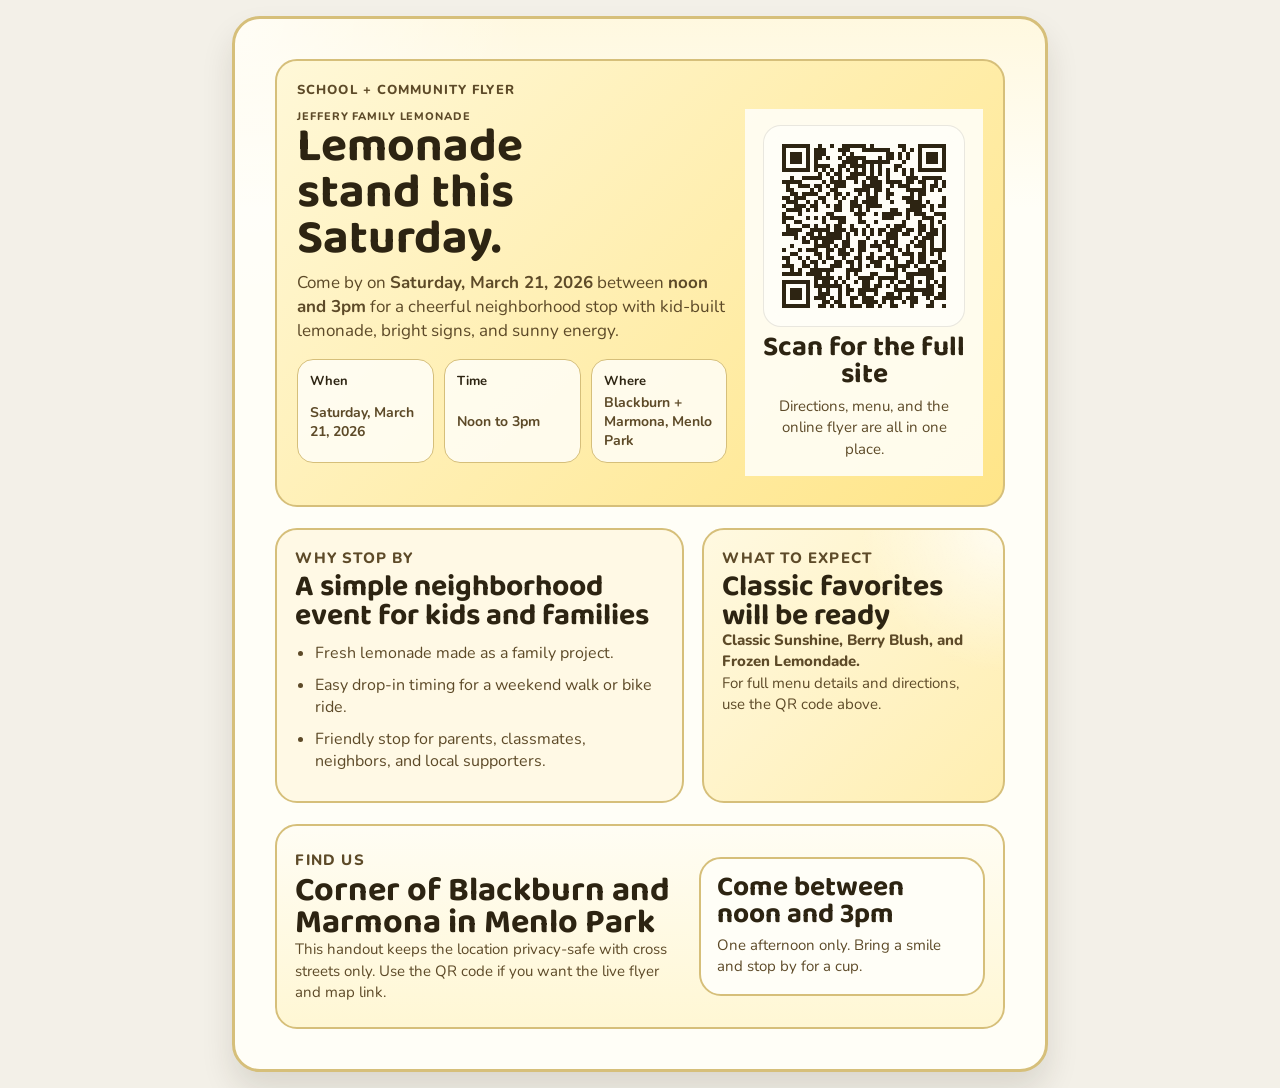
==== community-one-pager.html @ 122b74bd "Add community one-pager assets" ====
<!DOCTYPE html>
<html lang="en">
  <head>
    <meta charset="UTF-8" />
    <meta name="viewport" content="width=device-width, initial-scale=1.0" />
    <title>Jeffery Family Lemonade Community One-Pager</title>
    <meta
      name="description"
      content="Print-first community handout for the Jeffery Family Lemonade stand event on Saturday, March 21, 2026."
    />
    <link rel="preconnect" href="https://fonts.googleapis.com" />
    <link rel="preconnect" href="https://fonts.gstatic.com" crossorigin />
    <link
      href="https://fonts.googleapis.com/css2?family=Baloo+2:wght@400;600;700;800&family=Nunito:wght@400;600;700;800&display=swap"
      rel="stylesheet"
    />
    <link rel="stylesheet" href="./community-one-pager.css" />
  </head>
  <body>
    <main class="sheet">
      <section class="hero-panel">
        <p class="kicker">School + Community Flyer</p>
        <div class="hero-grid">
          <div class="hero-copy">
            <p class="eyebrow">Jeffery Family Lemonade</p>
            <h1>Lemonade stand this Saturday.</h1>
            <p class="lede">
              Come by on <strong>Saturday, March 21, 2026</strong> between <strong>noon and 3pm</strong>
              for a cheerful neighborhood stop with kid-built lemonade, bright signs, and sunny energy.
            </p>

            <div class="event-strip">
              <div class="event-pill">
                <strong>When</strong>
                <span>Saturday, March 21, 2026</span>
              </div>
              <div class="event-pill">
                <strong>Time</strong>
                <span>Noon to 3pm</span>
              </div>
              <div class="event-pill">
                <strong>Where</strong>
                <span>Blackburn + Marmona, Menlo Park</span>
              </div>
            </div>
          </div>

          <aside class="qr-panel">
            <img src="./qr-code.svg" alt="QR code for the Jeffery Family Lemonade website" />
            <h2>Scan for the full site</h2>
            <p>Directions, menu, and the online flyer are all in one place.</p>
          </aside>
        </div>
      </section>

      <section class="body-grid">
        <article class="card">
          <p class="eyebrow">Why stop by</p>
          <h2>A simple neighborhood event for kids and families</h2>
          <ul class="bullet-list">
            <li>Fresh lemonade made as a family project.</li>
            <li>Easy drop-in timing for a weekend walk or bike ride.</li>
            <li>Friendly stop for parents, classmates, neighbors, and local supporters.</li>
          </ul>
        </article>

        <article class="card accent-card">
          <p class="eyebrow">What to expect</p>
          <h2>Classic favorites will be ready</h2>
          <p class="mini-menu">Classic Sunshine, Berry Blush, and Frozen Lemondade.</p>
          <p class="secondary-note">For full menu details and directions, use the QR code above.</p>
        </article>
      </section>

      <section class="footer-band">
        <div>
          <p class="eyebrow">Find us</p>
          <h2>Corner of Blackburn and Marmona in Menlo Park</h2>
          <p>
            This handout keeps the location privacy-safe with cross streets only. Use the QR code if you want
            the live flyer and map link.
          </p>
        </div>
        <div class="cta-box">
          <strong>Come between noon and 3pm</strong>
          <span>One afternoon only. Bring a smile and stop by for a cup.</span>
        </div>
      </section>
    </main>
  </body>
</html>
---- community-one-pager.css ----
@page {
  size: Letter portrait;
  margin: 0.45in;
}

:root {
  --paper: #fffef7;
  --ink: #2d2412;
  --muted: #5d4a28;
  --line: #d6bf7a;
  --warm: #fff7cb;
  --sun: #ffd85f;
  --accent: #f7c631;
  --card: #fff9e5;
}

* {
  box-sizing: border-box;
}

html,
body {
  margin: 0;
  padding: 0;
  background: #f3f0e8;
  color: var(--ink);
  font-family: "Nunito", sans-serif;
}

body {
  padding: 16px;
}

.sheet {
  width: 8.5in;
  min-height: 11in;
  margin: 0 auto;
  padding: 0.42in;
  background:
    radial-gradient(circle at top left, rgba(255, 255, 255, 0.7), transparent 22%),
    linear-gradient(180deg, rgba(255, 240, 189, 0.4), rgba(255, 255, 255, 0) 18%),
    var(--paper);
  border: 3px solid var(--line);
  border-radius: 28px;
  box-shadow: 0 18px 32px rgba(45, 36, 18, 0.12);
  display: grid;
  gap: 0.22in;
}

.kicker,
.eyebrow {
  margin: 0;
  text-transform: uppercase;
  letter-spacing: 0.08em;
  font-weight: 800;
  color: var(--muted);
}

.kicker {
  font-size: 13px;
}

.eyebrow {
  font-size: 11px;
}

.hero-panel,
.card,
.footer-band,
.cta-box {
  border: 2px solid var(--line);
  border-radius: 22px;
}

.hero-panel {
  padding: 20px 20px 18px;
  background: linear-gradient(135deg, #fff8d8, #ffe588);
}

.hero-grid,
.body-grid,
.footer-band {
  display: grid;
  gap: 18px;
}

.hero-grid {
  grid-template-columns: 1.45fr 0.8fr;
  align-items: start;
  margin-top: 10px;
}

.hero-copy h1,
.qr-panel h2,
.card h2,
.footer-band h2 {
  margin: 0;
  font-family: "Baloo 2", cursive;
  line-height: 0.95;
}

.hero-copy h1 {
  font-size: 48px;
  max-width: 10ch;
}

.lede,
.card p,
.footer-band p,
.secondary-note,
.qr-panel p,
.cta-box span {
  margin: 0;
  color: var(--muted);
  line-height: 1.42;
  font-size: 15px;
}

.lede {
  margin-top: 10px;
  max-width: 46ch;
  font-size: 17px;
}

.event-strip {
  display: grid;
  grid-template-columns: repeat(3, minmax(0, 1fr));
  gap: 10px;
  margin-top: 16px;
}

.event-pill {
  padding: 12px;
  border-radius: 16px;
  background: rgba(255, 254, 247, 0.86);
  border: 1px solid var(--line);
  display: grid;
  gap: 3px;
}

.event-pill strong {
  font-size: 13px;
}

.event-pill span {
  font-size: 14px;
  color: var(--muted);
  font-weight: 700;
}

.qr-panel {
  padding: 16px;
  background: rgba(255, 254, 247, 0.9);
  text-align: center;
  display: grid;
  justify-items: center;
  gap: 8px;
}

.qr-panel img {
  width: 2.1in;
  height: 2.1in;
  padding: 10px;
  border-radius: 18px;
  background: #fffef7;
  border: 1px solid rgba(45, 36, 18, 0.1);
}

.qr-panel h2 {
  font-size: 28px;
}

.body-grid {
  grid-template-columns: 1.15fr 0.85fr;
}

.card {
  padding: 18px;
  background: var(--card);
}

.card h2 {
  font-size: 30px;
  margin-top: 4px;
}

.bullet-list {
  margin: 12px 0 0;
  padding-left: 20px;
  display: grid;
  gap: 10px;
  color: var(--muted);
  font-size: 16px;
}

.accent-card {
  background:
    radial-gradient(circle at top right, rgba(255, 255, 255, 0.75), transparent 35%),
    linear-gradient(135deg, #fff9e1, #ffeeb0);
}

.mini-menu {
  margin-top: 12px;
  font-size: 19px;
  font-weight: 800;
  color: var(--ink);
}

.secondary-note {
  margin-top: 12px;
}

.footer-band {
  grid-template-columns: 1.15fr 0.85fr;
  padding: 18px;
  background: linear-gradient(180deg, #fffdf4, #fff7d4);
  align-items: center;
}

.footer-band h2 {
  font-size: 34px;
  margin-top: 4px;
}

.cta-box {
  padding: 16px;
  background: #fffef7;
  display: grid;
  gap: 6px;
}

.cta-box strong {
  font-family: "Baloo 2", cursive;
  font-size: 28px;
  line-height: 0.96;
}

@media screen and (max-width: 920px) {
  body {
    padding: 8px;
  }

  .sheet {
    width: 100%;
    min-height: auto;
    padding: 18px;
    border-radius: 20px;
  }

  .hero-grid,
  .body-grid,
  .footer-band,
  .event-strip {
    grid-template-columns: 1fr;
  }
}

@media print {
  html,
  body {
    background: #fff;
  }

  body {
    padding: 0;
  }

  .sheet {
    width: auto;
    min-height: auto;
    margin: 0;
    border-radius: 0;
    box-shadow: none;
    border-width: 2px;
    break-inside: avoid;
  }
}
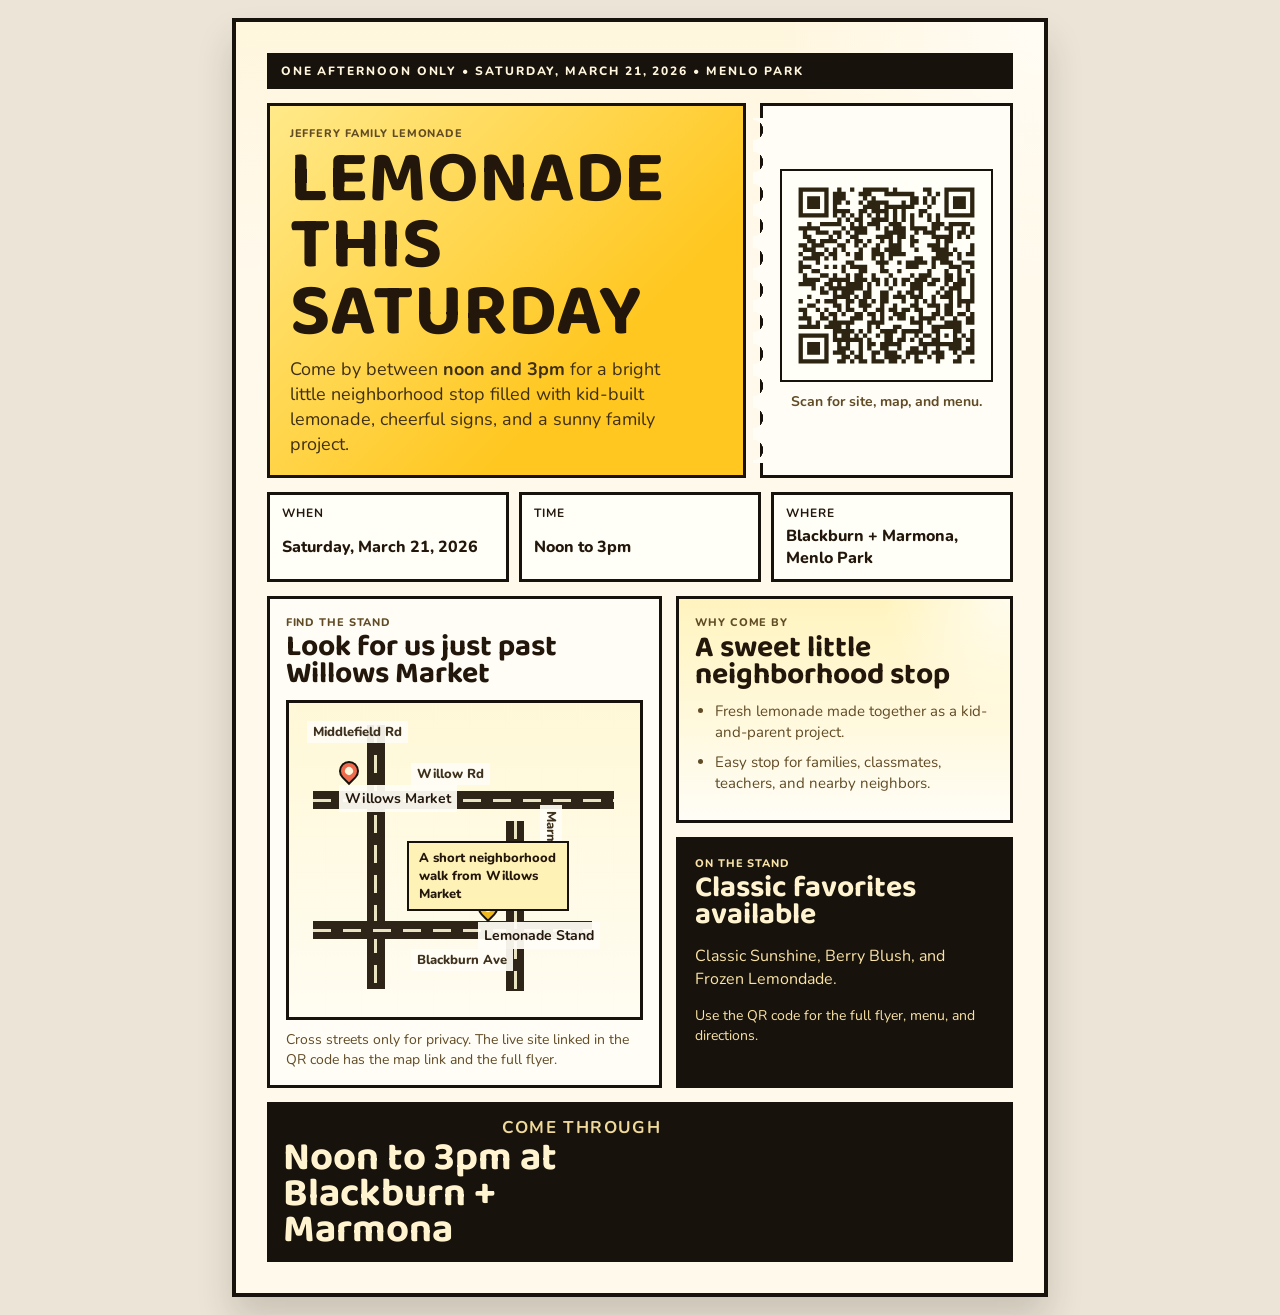
==== commit 12471226: "Restyle one-pager as event poster" ====
--- a/community-one-pager.html
+++ b/community-one-pager.html
@@ -3,10 +3,10 @@
   <head>
     <meta charset="UTF-8" />
     <meta name="viewport" content="width=device-width, initial-scale=1.0" />
-    <title>Jeffery Family Lemonade Community One-Pager</title>
+    <title>Jeffery Family Lemonade Community Poster</title>
     <meta
       name="description"
-      content="Print-first community handout for the Jeffery Family Lemonade stand event on Saturday, March 21, 2026."
+      content="Print-first concert-poster style community handout for the Jeffery Family Lemonade stand on Saturday, March 21, 2026."
     />
     <link rel="preconnect" href="https://fonts.googleapis.com" />
     <link rel="preconnect" href="https://fonts.gstatic.com" crossorigin />
@@ -17,73 +17,103 @@
     <link rel="stylesheet" href="./community-one-pager.css" />
   </head>
   <body>
-    <main class="sheet">
-      <section class="hero-panel">
-        <p class="kicker">School + Community Flyer</p>
-        <div class="hero-grid">
-          <div class="hero-copy">
-            <p class="eyebrow">Jeffery Family Lemonade</p>
-            <h1>Lemonade stand this Saturday.</h1>
-            <p class="lede">
-              Come by on <strong>Saturday, March 21, 2026</strong> between <strong>noon and 3pm</strong>
-              for a cheerful neighborhood stop with kid-built lemonade, bright signs, and sunny energy.
-            </p>
+    <main class="poster">
+      <section class="poster-topband">One Afternoon Only • Saturday, March 21, 2026 • Menlo Park</section>
 
-            <div class="event-strip">
-              <div class="event-pill">
-                <strong>When</strong>
-                <span>Saturday, March 21, 2026</span>
-              </div>
-              <div class="event-pill">
-                <strong>Time</strong>
-                <span>Noon to 3pm</span>
-              </div>
-              <div class="event-pill">
-                <strong>Where</strong>
-                <span>Blackburn + Marmona, Menlo Park</span>
-              </div>
-            </div>
-          </div>
+      <section class="hero-block">
+        <div class="hero-copy">
+          <p class="kicker">Jeffery Family Lemonade</p>
+          <h1>
+            Lemonade
+            <span>This Saturday</span>
+          </h1>
+          <p class="lede">
+            Come by between <strong>noon and 3pm</strong> for a bright little neighborhood stop filled with
+            kid-built lemonade, cheerful signs, and a sunny family project.
+          </p>
+        </div>
 
-          <aside class="qr-panel">
-            <img src="./qr-code.svg" alt="QR code for the Jeffery Family Lemonade website" />
-            <h2>Scan for the full site</h2>
-            <p>Directions, menu, and the online flyer are all in one place.</p>
-          </aside>
+        <aside class="qr-ticket">
+          <img src="./qr-code.svg" alt="QR code for the Jeffery Family Lemonade website" />
+          <p class="qr-label">Scan for site, map, and menu.</p>
+        </aside>
+      </section>
+
+      <section class="detail-strip">
+        <div class="detail-pill">
+          <strong>When</strong>
+          <span>Saturday, March 21, 2026</span>
+        </div>
+        <div class="detail-pill">
+          <strong>Time</strong>
+          <span>Noon to 3pm</span>
+        </div>
+        <div class="detail-pill">
+          <strong>Where</strong>
+          <span>Blackburn + Marmona, Menlo Park</span>
         </div>
       </section>
 
-      <section class="body-grid">
-        <article class="card">
-          <p class="eyebrow">Why stop by</p>
-          <h2>A simple neighborhood event for kids and families</h2>
-          <ul class="bullet-list">
-            <li>Fresh lemonade made as a family project.</li>
-            <li>Easy drop-in timing for a weekend walk or bike ride.</li>
-            <li>Friendly stop for parents, classmates, neighbors, and local supporters.</li>
-          </ul>
+      <section class="main-grid">
+        <article class="map-card">
+          <div class="card-header">
+            <p class="kicker">Find the stand</p>
+            <h2>Look for us just past Willows Market</h2>
+          </div>
+
+          <div class="map-frame" aria-label="Map showing the lemonade stand relative to Willows Market">
+            <div class="road road-middlefield"></div>
+            <div class="road road-willow"></div>
+            <div class="road road-blackburn"></div>
+            <div class="road road-marmona"></div>
+
+            <div class="road-label label-middlefield">Middlefield Rd</div>
+            <div class="road-label label-willow">Willow Rd</div>
+            <div class="road-label label-blackburn">Blackburn Ave</div>
+            <div class="road-label label-marmona">Marmona Ave</div>
+
+            <div class="landmark landmark-market">
+              <span class="pin pin-market"></span>
+              <strong>Willows Market</strong>
+            </div>
+
+            <div class="landmark landmark-stand">
+              <span class="pin pin-stand"></span>
+              <strong>Lemonade Stand</strong>
+            </div>
+
+            <div class="walk-note">A short neighborhood walk from Willows Market</div>
+          </div>
+
+          <p class="map-caption">
+            Cross streets only for privacy. The live site linked in the QR code has the map link and the full
+            flyer.
+          </p>
         </article>
 
-        <article class="card accent-card">
-          <p class="eyebrow">What to expect</p>
-          <h2>Classic favorites will be ready</h2>
-          <p class="mini-menu">Classic Sunshine, Berry Blush, and Frozen Lemondade.</p>
-          <p class="secondary-note">For full menu details and directions, use the QR code above.</p>
+        <article class="info-stack">
+          <section class="info-card highlight-card">
+            <p class="kicker">Why come by</p>
+            <h2>A sweet little neighborhood stop</h2>
+            <ul>
+              <li>Fresh lemonade made together as a kid-and-parent project.</li>
+              <li>Easy stop for families, classmates, teachers, and nearby neighbors.</li>
+            </ul>
+          </section>
+
+          <section class="info-card menu-card">
+            <p class="kicker">On the stand</p>
+            <h2>Classic favorites available</h2>
+            <p>Classic Sunshine, Berry Blush, and Frozen Lemondade.</p>
+            <p class="small-note">Use the QR code for the full flyer, menu, and directions.</p>
+          </section>
         </article>
       </section>
 
-      <section class="footer-band">
+      <section class="footer-banner">
         <div>
-          <p class="eyebrow">Find us</p>
-          <h2>Corner of Blackburn and Marmona in Menlo Park</h2>
-          <p>
-            This handout keeps the location privacy-safe with cross streets only. Use the QR code if you want
-            the live flyer and map link.
-          </p>
-        </div>
-        <div class="cta-box">
-          <strong>Come between noon and 3pm</strong>
-          <span>One afternoon only. Bring a smile and stop by for a cup.</span>
+          <p class="kicker">Come through</p>
+          <h2>Noon to 3pm at Blackburn + Marmona</h2>
         </div>
       </section>
     </main>
--- a/community-one-pager.css
+++ b/community-one-pager.css
@@ -1,17 +1,18 @@
 @page {
   size: Letter portrait;
-  margin: 0.45in;
+  margin: 0.4in;
 }
 
 :root {
-  --paper: #fffef7;
-  --ink: #2d2412;
-  --muted: #5d4a28;
-  --line: #d6bf7a;
-  --warm: #fff7cb;
-  --sun: #ffd85f;
-  --accent: #f7c631;
-  --card: #fff9e5;
+  --paper: #fff9ec;
+  --ink: #23170b;
+  --muted: #604b25;
+  --cream: #fffdf6;
+  --yellow: #ffd84b;
+  --yellow-deep: #efb91d;
+  --line: #c89e3d;
+  --black: #17120c;
+  --market: #ee6c4d;
 }
 
 * {
@@ -22,217 +23,411 @@
 body {
   margin: 0;
   padding: 0;
-  background: #f3f0e8;
+  background: #ece5d7;
   color: var(--ink);
   font-family: "Nunito", sans-serif;
 }
 
 body {
-  padding: 16px;
-}
-
-.sheet {
+  padding: 18px;
+}
+
+.poster {
   width: 8.5in;
   min-height: 11in;
   margin: 0 auto;
-  padding: 0.42in;
+  padding: 0.32in;
   background:
-    radial-gradient(circle at top left, rgba(255, 255, 255, 0.7), transparent 22%),
-    linear-gradient(180deg, rgba(255, 240, 189, 0.4), rgba(255, 255, 255, 0) 18%),
+    radial-gradient(circle at top right, rgba(255, 255, 255, 0.7), transparent 18%),
+    linear-gradient(180deg, rgba(255, 216, 75, 0.09), rgba(255, 216, 75, 0) 20%),
     var(--paper);
-  border: 3px solid var(--line);
-  border-radius: 28px;
-  box-shadow: 0 18px 32px rgba(45, 36, 18, 0.12);
-  display: grid;
-  gap: 0.22in;
-}
-
-.kicker,
-.eyebrow {
+  border: 4px solid var(--black);
+  box-shadow: 0 22px 34px rgba(23, 18, 12, 0.16);
+  display: grid;
+  gap: 14px;
+}
+
+.poster-topband,
+.footer-banner {
+  background: var(--black);
+  color: #fff6dd;
+}
+
+.poster-topband {
+  padding: 10px 14px;
+  text-transform: uppercase;
+  font-size: 12px;
+  font-weight: 800;
+  letter-spacing: 0.16em;
+}
+
+.kicker {
   margin: 0;
   text-transform: uppercase;
   letter-spacing: 0.08em;
+  font-size: 11px;
   font-weight: 800;
   color: var(--muted);
 }
 
-.kicker {
-  font-size: 13px;
-}
-
-.eyebrow {
-  font-size: 11px;
-}
-
-.hero-panel,
-.card,
-.footer-band,
-.cta-box {
-  border: 2px solid var(--line);
-  border-radius: 22px;
-}
-
-.hero-panel {
+.hero-block,
+.detail-strip,
+.main-grid,
+.footer-banner {
+  display: grid;
+}
+
+.hero-block {
+  grid-template-columns: 1.4fr 0.74fr;
+  gap: 14px;
+  align-items: stretch;
+}
+
+.hero-copy,
+.qr-ticket,
+.map-card,
+.info-card {
+  border: 3px solid var(--black);
+}
+
+.hero-copy {
   padding: 20px 20px 18px;
-  background: linear-gradient(135deg, #fff8d8, #ffe588);
-}
-
-.hero-grid,
-.body-grid,
-.footer-band {
-  display: grid;
-  gap: 18px;
-}
-
-.hero-grid {
-  grid-template-columns: 1.45fr 0.8fr;
-  align-items: start;
-  margin-top: 10px;
+  background: linear-gradient(135deg, #ffe989, #ffc71f 70%);
 }
 
 .hero-copy h1,
-.qr-panel h2,
-.card h2,
-.footer-band h2 {
+.map-card h2,
+.info-card h2,
+.footer-banner h2 {
   margin: 0;
   font-family: "Baloo 2", cursive;
-  line-height: 0.95;
+  line-height: 0.9;
 }
 
 .hero-copy h1 {
-  font-size: 48px;
-  max-width: 10ch;
+  margin-top: 6px;
+  font-size: 74px;
+  text-transform: uppercase;
+}
+
+.hero-copy h1 span {
+  display: block;
 }
 
 .lede,
-.card p,
-.footer-band p,
-.secondary-note,
-.qr-panel p,
-.cta-box span {
+.map-caption,
+.info-card p,
+.qr-label,
+.footer-banner p,
+.info-card li {
+  color: var(--muted);
+  line-height: 1.4;
+}
+
+.lede {
+  max-width: 34ch;
+  margin: 10px 0 0;
+  font-size: 18px;
+  color: #3f3015;
+}
+
+.qr-ticket {
+  background: var(--cream);
+  padding: 14px;
+  display: grid;
+  align-content: center;
+  justify-items: center;
+  text-align: center;
+  gap: 10px;
+  position: relative;
+}
+
+.qr-ticket::before {
+  content: "";
+  position: absolute;
+  left: -10px;
+  top: 12px;
+  bottom: 12px;
+  width: 20px;
+  background:
+    radial-gradient(circle at 0 12px, transparent 10px, var(--cream) 10.5px) 0 0 / 20px 32px repeat-y;
+}
+
+.qr-ticket img {
+  width: 2.22in;
+  height: 2.22in;
+  padding: 8px;
+  background: #fffef7;
+  border: 2px solid var(--black);
+}
+
+.qr-label {
   margin: 0;
-  color: var(--muted);
-  line-height: 1.42;
-  font-size: 15px;
-}
-
-.lede {
-  margin-top: 10px;
-  max-width: 46ch;
-  font-size: 17px;
-}
-
-.event-strip {
-  display: grid;
-  grid-template-columns: repeat(3, minmax(0, 1fr));
+  font-size: 14px;
+  font-weight: 700;
+}
+
+.detail-strip {
+  grid-template-columns: repeat(3, 1fr);
   gap: 10px;
-  margin-top: 16px;
-}
-
-.event-pill {
-  padding: 12px;
-  border-radius: 16px;
-  background: rgba(255, 254, 247, 0.86);
-  border: 1px solid var(--line);
-  display: grid;
-  gap: 3px;
-}
-
-.event-pill strong {
+}
+
+.detail-pill {
+  padding: 10px 12px;
+  background: #fffef7;
+  border: 3px solid var(--black);
+  display: grid;
+  gap: 4px;
+}
+
+.detail-pill strong {
+  text-transform: uppercase;
+  letter-spacing: 0.08em;
+  font-size: 12px;
+}
+
+.detail-pill span {
+  font-size: 16px;
+  font-weight: 800;
+}
+
+.main-grid {
+  grid-template-columns: 1.08fr 0.92fr;
+  gap: 14px;
+}
+
+.map-card,
+.info-card {
+  background: var(--cream);
+  padding: 16px;
+}
+
+.map-card h2,
+.info-card h2 {
+  margin-top: 4px;
+  font-size: 30px;
+}
+
+.map-frame {
+  position: relative;
+  margin-top: 12px;
+  height: 320px;
+  border: 3px solid var(--black);
+  background:
+    linear-gradient(180deg, rgba(255, 248, 213, 0.95), rgba(255, 252, 241, 0.95)),
+    repeating-linear-gradient(0deg, rgba(35, 23, 11, 0.04) 0 1px, transparent 1px 36px),
+    repeating-linear-gradient(90deg, rgba(35, 23, 11, 0.04) 0 1px, transparent 1px 36px);
+  overflow: hidden;
+}
+
+.road {
+  position: absolute;
+  background: #2e2418;
+}
+
+.road::after {
+  content: "";
+  position: absolute;
+  inset: 42% 0 42% 0;
+  background: repeating-linear-gradient(90deg, rgba(255, 248, 213, 0.9) 0 18px, transparent 18px 30px);
+}
+
+.road-middlefield {
+  left: 78px;
+  top: 22px;
+  bottom: 28px;
+  width: 18px;
+}
+
+.road-middlefield::after,
+.road-marmona::after {
+  inset: 0 42% 0 42%;
+  background: repeating-linear-gradient(180deg, rgba(255, 248, 213, 0.9) 0 18px, transparent 18px 30px);
+}
+
+.road-willow {
+  left: 24px;
+  right: 26px;
+  top: 88px;
+  height: 18px;
+}
+
+.road-blackburn {
+  left: 24px;
+  right: 48px;
+  top: 218px;
+  height: 18px;
+}
+
+.road-marmona {
+  right: 116px;
+  top: 118px;
+  bottom: 26px;
+  width: 18px;
+}
+
+.road-label {
+  position: absolute;
   font-size: 13px;
-}
-
-.event-pill span {
+  font-weight: 800;
+  color: #3e311d;
+  background: rgba(255, 253, 246, 0.92);
+  padding: 2px 6px;
+}
+
+.label-middlefield {
+  left: 18px;
+  top: 18px;
+}
+
+.label-willow {
+  left: 122px;
+  top: 60px;
+}
+
+.label-blackburn {
+  left: 122px;
+  top: 246px;
+}
+
+.label-marmona {
+  right: 40px;
+  top: 140px;
+  transform: rotate(90deg);
+  transform-origin: center;
+}
+
+.landmark {
+  position: absolute;
+  display: grid;
+  gap: 4px;
+  align-items: center;
+}
+
+.landmark strong {
   font-size: 14px;
-  color: var(--muted);
-  font-weight: 700;
-}
-
-.qr-panel {
-  padding: 16px;
-  background: rgba(255, 254, 247, 0.9);
-  text-align: center;
-  display: grid;
-  justify-items: center;
-  gap: 8px;
-}
-
-.qr-panel img {
-  width: 2.1in;
-  height: 2.1in;
-  padding: 10px;
-  border-radius: 18px;
-  background: #fffef7;
-  border: 1px solid rgba(45, 36, 18, 0.1);
-}
-
-.qr-panel h2 {
-  font-size: 28px;
-}
-
-.body-grid {
-  grid-template-columns: 1.15fr 0.85fr;
-}
-
-.card {
-  padding: 18px;
-  background: var(--card);
-}
-
-.card h2 {
-  font-size: 30px;
-  margin-top: 4px;
-}
-
-.bullet-list {
+  background: rgba(255, 253, 246, 0.94);
+  padding: 4px 6px;
+}
+
+.landmark-market {
+  left: 50px;
+  top: 58px;
+}
+
+.landmark-stand {
+  right: 40px;
+  top: 195px;
+}
+
+.pin {
+  width: 20px;
+  height: 20px;
+  border-radius: 50% 50% 50% 0;
+  transform: rotate(-45deg);
+  border: 2px solid var(--black);
+}
+
+.pin::after {
+  content: "";
+  position: absolute;
+  width: 8px;
+  height: 8px;
+  border-radius: 50%;
+  left: 4px;
+  top: 4px;
+  background: #fff8dc;
+}
+
+.pin-market {
+  background: var(--market);
+}
+
+.pin-stand {
+  background: var(--yellow-deep);
+}
+
+.walk-note {
+  position: absolute;
+  left: 118px;
+  top: 138px;
+  padding: 6px 10px;
+  border: 2px solid var(--black);
+  background: #fff2b6;
+  font-size: 13px;
+  font-weight: 800;
+  max-width: 162px;
+}
+
+.map-caption {
+  margin: 10px 0 0;
+  font-size: 14px;
+}
+
+.info-stack {
+  display: grid;
+  gap: 14px;
+}
+
+.highlight-card {
+  background:
+    radial-gradient(circle at top right, rgba(255, 255, 255, 0.72), transparent 32%),
+    linear-gradient(180deg, #fff4bf, #fffdf6);
+}
+
+.menu-card {
+  background: #17120c;
+  color: #fff4cf;
+}
+
+.menu-card .kicker,
+.menu-card p,
+.menu-card .small-note {
+  color: #f9e3a6;
+}
+
+.menu-card h2 {
+  color: #fff4cf;
+}
+
+.info-card ul {
   margin: 12px 0 0;
   padding-left: 20px;
   display: grid;
-  gap: 10px;
-  color: var(--muted);
-  font-size: 16px;
-}
-
-.accent-card {
-  background:
-    radial-gradient(circle at top right, rgba(255, 255, 255, 0.75), transparent 35%),
-    linear-gradient(135deg, #fff9e1, #ffeeb0);
-}
-
-.mini-menu {
+  gap: 9px;
+}
+
+.info-card li {
+  font-size: 15px;
+}
+
+.small-note {
   margin-top: 12px;
-  font-size: 19px;
-  font-weight: 800;
-  color: var(--ink);
-}
-
-.secondary-note {
-  margin-top: 12px;
-}
-
-.footer-band {
-  grid-template-columns: 1.15fr 0.85fr;
-  padding: 18px;
-  background: linear-gradient(180deg, #fffdf4, #fff7d4);
-  align-items: center;
-}
-
-.footer-band h2 {
-  font-size: 34px;
-  margin-top: 4px;
-}
-
-.cta-box {
-  padding: 16px;
-  background: #fffef7;
-  display: grid;
-  gap: 6px;
-}
-
-.cta-box strong {
-  font-family: "Baloo 2", cursive;
-  font-size: 28px;
-  line-height: 0.96;
+  font-size: 14px;
+}
+
+.footer-banner {
+  grid-template-columns: 1.08fr 0.92fr;
+  gap: 14px;
+  padding: 14px 16px;
+  align-items: end;
+}
+
+.footer-banner .kicker {
+  color: #f0d999;
+}
+
+.footer-banner h2 {
+  color: #fff4cf;
+  font-size: 40px;
+}
+
+.footer-banner p {
+  margin: 0;
+  color: #f6e5b1;
+  font-size: 17px;
+  font-weight: 700;
+  text-align: right;
 }
 
 @media screen and (max-width: 920px) {
@@ -240,18 +435,29 @@
     padding: 8px;
   }
 
-  .sheet {
+  .poster {
     width: 100%;
     min-height: auto;
-    padding: 18px;
-    border-radius: 20px;
-  }
-
-  .hero-grid,
-  .body-grid,
-  .footer-band,
-  .event-strip {
+    padding: 14px;
+  }
+
+  .hero-block,
+  .detail-strip,
+  .main-grid,
+  .footer-banner {
     grid-template-columns: 1fr;
+  }
+
+  .hero-copy h1 {
+    font-size: 56px;
+  }
+
+  .map-frame {
+    height: 300px;
+  }
+
+  .footer-banner p {
+    text-align: left;
   }
 }
 
@@ -265,13 +471,10 @@
     padding: 0;
   }
 
-  .sheet {
+  .poster {
     width: auto;
     min-height: auto;
     margin: 0;
-    border-radius: 0;
     box-shadow: none;
-    border-width: 2px;
-    break-inside: avoid;
-  }
-}
+  }
+}
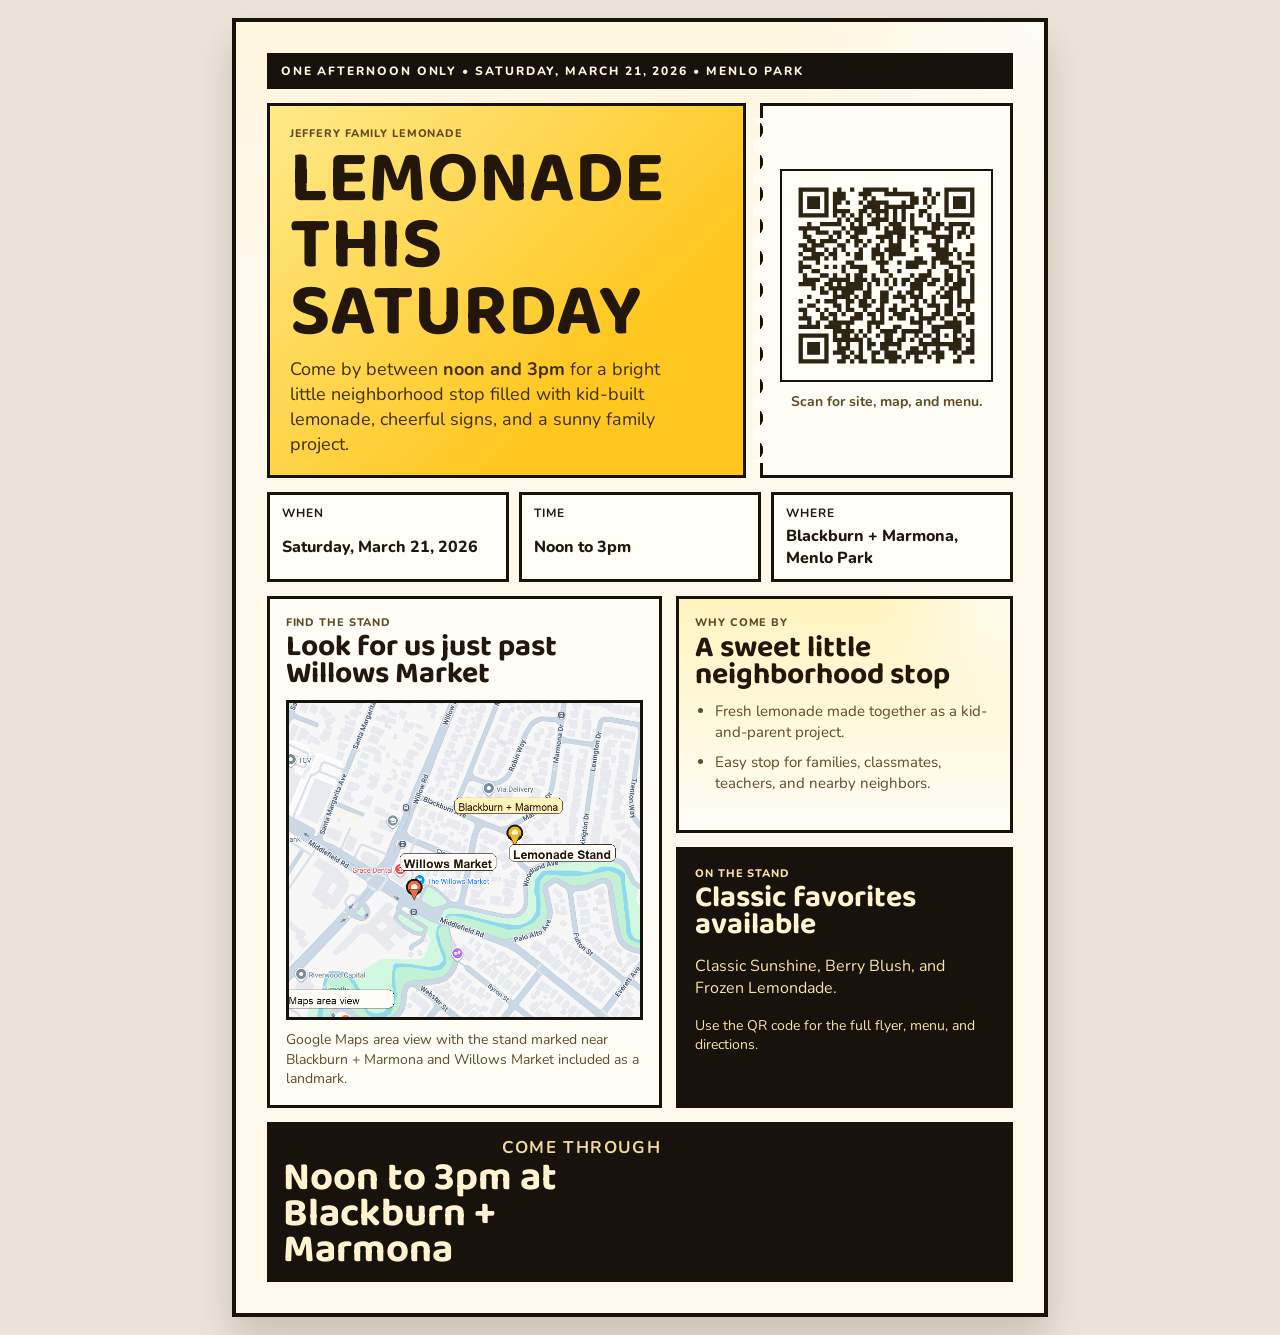
==== commit 29ea449e: "Use Google Maps image in one-pager" ====
--- a/community-one-pager.html
+++ b/community-one-pager.html
@@ -61,33 +61,16 @@
             <h2>Look for us just past Willows Market</h2>
           </div>
 
-          <div class="map-frame" aria-label="Map showing the lemonade stand relative to Willows Market">
-            <div class="road road-middlefield"></div>
-            <div class="road road-willow"></div>
-            <div class="road road-blackburn"></div>
-            <div class="road road-marmona"></div>
-
-            <div class="road-label label-middlefield">Middlefield Rd</div>
-            <div class="road-label label-willow">Willow Rd</div>
-            <div class="road-label label-blackburn">Blackburn Ave</div>
-            <div class="road-label label-marmona">Marmona Ave</div>
-
-            <div class="landmark landmark-market">
-              <span class="pin pin-market"></span>
-              <strong>Willows Market</strong>
-            </div>
-
-            <div class="landmark landmark-stand">
-              <span class="pin pin-stand"></span>
-              <strong>Lemonade Stand</strong>
-            </div>
-
-            <div class="walk-note">A short neighborhood walk from Willows Market</div>
+          <div class="map-frame">
+            <img
+              src="./google-maps-area.png"
+              alt="Google Maps view showing the lemonade stand near Blackburn and Marmona with Willows Market as a landmark"
+            />
           </div>
 
           <p class="map-caption">
-            Cross streets only for privacy. The live site linked in the QR code has the map link and the full
-            flyer.
+            Google Maps area view with the stand marked near Blackburn + Marmona and Willows Market included as
+            a landmark.
           </p>
         </article>
 
--- a/community-one-pager.css
+++ b/community-one-pager.css
@@ -209,154 +209,18 @@
 }
 
 .map-frame {
-  position: relative;
   margin-top: 12px;
   height: 320px;
   border: 3px solid var(--black);
-  background:
-    linear-gradient(180deg, rgba(255, 248, 213, 0.95), rgba(255, 252, 241, 0.95)),
-    repeating-linear-gradient(0deg, rgba(35, 23, 11, 0.04) 0 1px, transparent 1px 36px),
-    repeating-linear-gradient(90deg, rgba(35, 23, 11, 0.04) 0 1px, transparent 1px 36px);
+  background: #fffdf6;
   overflow: hidden;
 }
 
-.road {
-  position: absolute;
-  background: #2e2418;
-}
-
-.road::after {
-  content: "";
-  position: absolute;
-  inset: 42% 0 42% 0;
-  background: repeating-linear-gradient(90deg, rgba(255, 248, 213, 0.9) 0 18px, transparent 18px 30px);
-}
-
-.road-middlefield {
-  left: 78px;
-  top: 22px;
-  bottom: 28px;
-  width: 18px;
-}
-
-.road-middlefield::after,
-.road-marmona::after {
-  inset: 0 42% 0 42%;
-  background: repeating-linear-gradient(180deg, rgba(255, 248, 213, 0.9) 0 18px, transparent 18px 30px);
-}
-
-.road-willow {
-  left: 24px;
-  right: 26px;
-  top: 88px;
-  height: 18px;
-}
-
-.road-blackburn {
-  left: 24px;
-  right: 48px;
-  top: 218px;
-  height: 18px;
-}
-
-.road-marmona {
-  right: 116px;
-  top: 118px;
-  bottom: 26px;
-  width: 18px;
-}
-
-.road-label {
-  position: absolute;
-  font-size: 13px;
-  font-weight: 800;
-  color: #3e311d;
-  background: rgba(255, 253, 246, 0.92);
-  padding: 2px 6px;
-}
-
-.label-middlefield {
-  left: 18px;
-  top: 18px;
-}
-
-.label-willow {
-  left: 122px;
-  top: 60px;
-}
-
-.label-blackburn {
-  left: 122px;
-  top: 246px;
-}
-
-.label-marmona {
-  right: 40px;
-  top: 140px;
-  transform: rotate(90deg);
-  transform-origin: center;
-}
-
-.landmark {
-  position: absolute;
-  display: grid;
-  gap: 4px;
-  align-items: center;
-}
-
-.landmark strong {
-  font-size: 14px;
-  background: rgba(255, 253, 246, 0.94);
-  padding: 4px 6px;
-}
-
-.landmark-market {
-  left: 50px;
-  top: 58px;
-}
-
-.landmark-stand {
-  right: 40px;
-  top: 195px;
-}
-
-.pin {
-  width: 20px;
-  height: 20px;
-  border-radius: 50% 50% 50% 0;
-  transform: rotate(-45deg);
-  border: 2px solid var(--black);
-}
-
-.pin::after {
-  content: "";
-  position: absolute;
-  width: 8px;
-  height: 8px;
-  border-radius: 50%;
-  left: 4px;
-  top: 4px;
-  background: #fff8dc;
-}
-
-.pin-market {
-  background: var(--market);
-}
-
-.pin-stand {
-  background: var(--yellow-deep);
-}
-
-.walk-note {
-  position: absolute;
-  left: 118px;
-  top: 138px;
-  padding: 6px 10px;
-  border: 2px solid var(--black);
-  background: #fff2b6;
-  font-size: 13px;
-  font-weight: 800;
-  max-width: 162px;
+.map-frame img {
+  display: block;
+  width: 100%;
+  height: 100%;
+  object-fit: cover;
 }
 
 .map-caption {
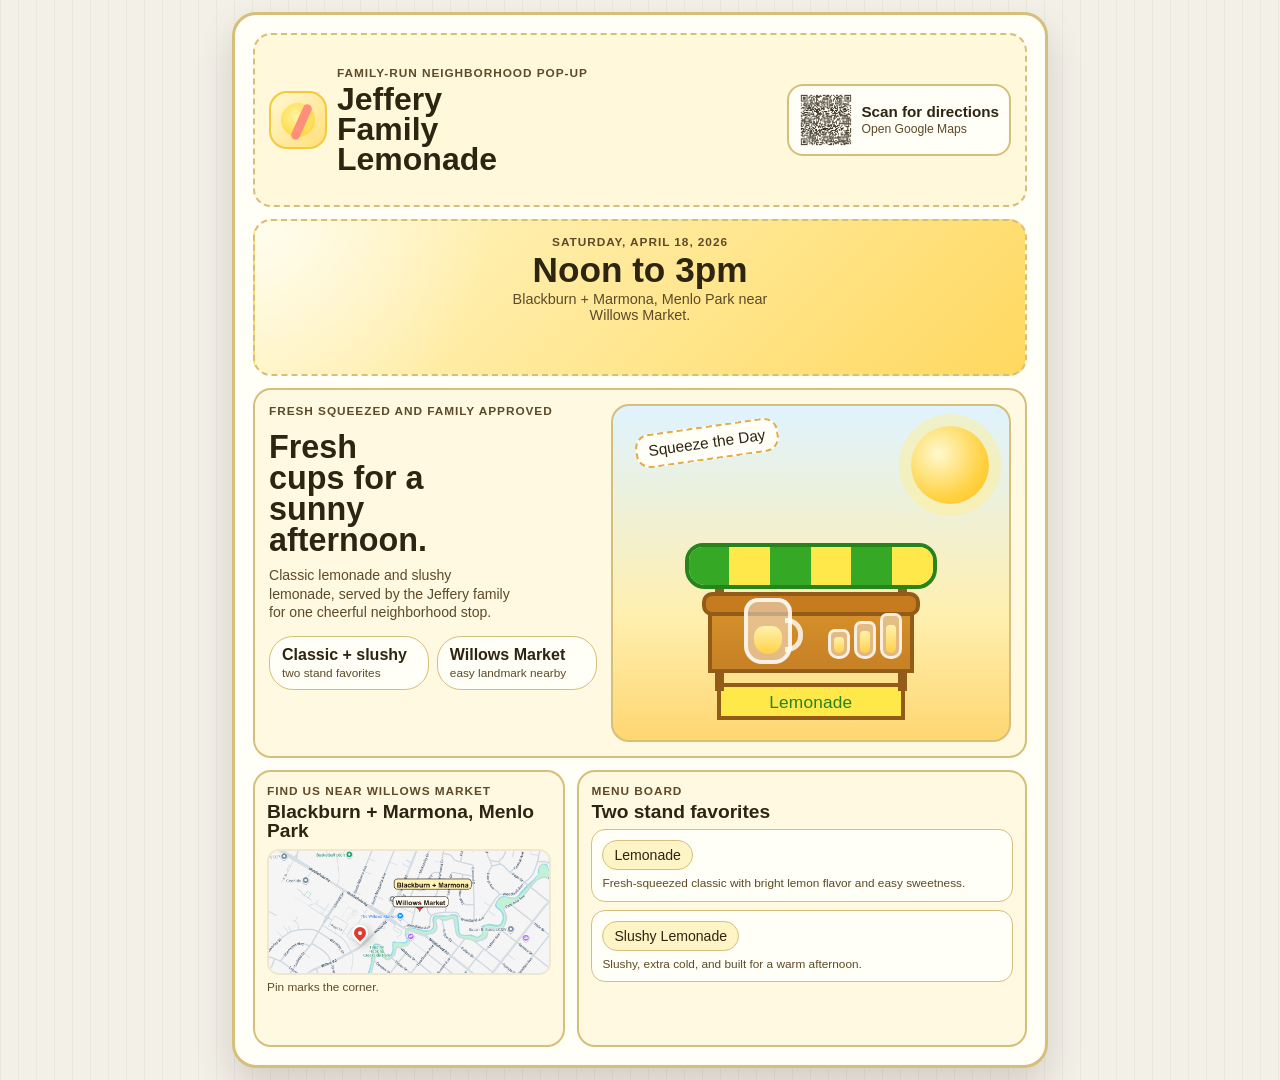
==== commit 470afcf5: "Refresh April lemonade stand content pack" ====
--- a/community-one-pager.html
+++ b/community-one-pager.html
@@ -3,101 +3,125 @@
   <head>
     <meta charset="UTF-8" />
     <meta name="viewport" content="width=device-width, initial-scale=1.0" />
-    <title>Jeffery Family Lemonade Community Poster</title>
+    <title>Jeffery Family Lemonade Flyer</title>
     <meta
       name="description"
-      content="Print-first concert-poster style community handout for the Jeffery Family Lemonade stand on Saturday, March 21, 2026."
-    />
-    <link rel="preconnect" href="https://fonts.googleapis.com" />
-    <link rel="preconnect" href="https://fonts.gstatic.com" crossorigin />
-    <link
-      href="https://fonts.googleapis.com/css2?family=Baloo+2:wght@400;600;700;800&family=Nunito:wght@400;600;700;800&display=swap"
-      rel="stylesheet"
+      content="Printable Jeffery Family Lemonade flyer for Saturday, April 18, 2026."
     />
     <link rel="stylesheet" href="./community-one-pager.css" />
   </head>
   <body>
-    <main class="poster">
-      <section class="poster-topband">One Afternoon Only • Saturday, March 21, 2026 • Menlo Park</section>
-
-      <section class="hero-block">
-        <div class="hero-copy">
-          <p class="kicker">Jeffery Family Lemonade</p>
-          <h1>
-            Lemonade
-            <span>This Saturday</span>
-          </h1>
-          <p class="lede">
-            Come by between <strong>noon and 3pm</strong> for a bright little neighborhood stop filled with
-            kid-built lemonade, cheerful signs, and a sunny family project.
-          </p>
+    <main class="flyer-sheet">
+      <section class="topbar">
+        <div class="brand-lockup">
+          <div class="brand-badge" aria-hidden="true">
+            <span class="badge-lemon"></span>
+            <span class="badge-straw"></span>
+          </div>
+          <div class="brand-copy">
+            <p class="eyebrow">Family-run neighborhood pop-up</p>
+            <h1>Jeffery Family Lemonade</h1>
+          </div>
         </div>
 
-        <aside class="qr-ticket">
-          <img src="./qr-code.svg" alt="QR code for the Jeffery Family Lemonade website" />
-          <p class="qr-label">Scan for site, map, and menu.</p>
+        <aside class="qr-card">
+          <img src="./map-qr.svg" alt="QR code for Google Maps directions to Jeffery Family Lemonade" />
+          <div>
+            <strong>Scan for directions</strong>
+            <span>Open Google Maps</span>
+          </div>
         </aside>
       </section>
 
-      <section class="detail-strip">
-        <div class="detail-pill">
-          <strong>When</strong>
-          <span>Saturday, March 21, 2026</span>
-        </div>
-        <div class="detail-pill">
-          <strong>Time</strong>
-          <span>Noon to 3pm</span>
-        </div>
-        <div class="detail-pill">
-          <strong>Where</strong>
-          <span>Blackburn + Marmona, Menlo Park</span>
+      <section class="event-banner">
+        <p class="eyebrow">Saturday, April 18, 2026</p>
+        <h2>Noon to 3pm</h2>
+        <p>Blackburn + Marmona, Menlo Park near Willows Market.</p>
+      </section>
+
+      <section class="hero-card">
+        <article class="hero-copy">
+          <p class="eyebrow">Fresh squeezed and family approved</p>
+          <h3>Fresh cups for a sunny afternoon.</h3>
+          <p class="hero-text">
+            Classic lemonade and slushy lemonade, served by the Jeffery family for one cheerful neighborhood stop.
+          </p>
+
+          <div class="pill-row">
+            <span class="info-pill"><strong>Classic + slushy</strong><small>two stand favorites</small></span>
+            <span class="info-pill"><strong>Willows Market</strong><small>easy landmark nearby</small></span>
+          </div>
+        </article>
+
+        <div class="scene-card" aria-hidden="true">
+          <div class="scene-sky">
+            <div class="scene-sun"></div>
+          </div>
+          <div class="scene-sign">Squeeze the Day</div>
+          <div class="stand-wrap">
+            <div class="stand-awning">
+              <span></span>
+              <span></span>
+              <span></span>
+              <span></span>
+              <span></span>
+              <span></span>
+            </div>
+            <div class="stand-leg left"></div>
+            <div class="stand-leg right"></div>
+            <div class="stand-counter">
+              <div class="pitcher">
+                <div class="pitcher-fill"></div>
+                <div class="pitcher-handle"></div>
+              </div>
+              <div class="cup cup-a"></div>
+              <div class="cup cup-b"></div>
+              <div class="cup cup-c"></div>
+            </div>
+            <div class="stand-label">Lemonade</div>
+          </div>
         </div>
       </section>
 
-      <section class="main-grid">
-        <article class="map-card">
-          <div class="card-header">
-            <p class="kicker">Find the stand</p>
-            <h2>Look for us just past Willows Market</h2>
+      <section class="bottom-grid">
+        <article class="map-panel">
+          <div class="panel-heading">
+            <div>
+              <p class="eyebrow">Find us near Willows Market</p>
+              <h4>Blackburn + Marmona, Menlo Park</h4>
+            </div>
+          </div>
+          <div class="map-frame">
+            <img
+              class="map-image"
+              src="./google-maps-poster-area.png"
+              alt="Map showing the corner of Blackburn and Marmona near Willows Market"
+            />
+            <span class="map-pin" aria-hidden="true"></span>
+          </div>
+          <p class="map-caption">Pin marks the corner.</p>
+        </article>
+
+        <article class="menu-panel">
+          <div class="panel-heading">
+            <div>
+              <p class="eyebrow">Menu Board</p>
+              <h4>Two stand favorites</h4>
+            </div>
           </div>
 
-          <div class="map-frame">
-            <img
-              src="./google-maps-area.png"
-              alt="Google Maps view showing the lemonade stand near Blackburn and Marmona with Willows Market as a landmark"
-            />
+          <div class="menu-list">
+            <section class="menu-item">
+              <div class="menu-chip">Lemonade</div>
+              <p>Fresh-squeezed classic with bright lemon flavor and easy sweetness.</p>
+            </section>
+
+            <section class="menu-item">
+              <div class="menu-chip">Slushy Lemonade</div>
+              <p>Slushy, extra cold, and built for a warm afternoon.</p>
+            </section>
           </div>
-
-          <p class="map-caption">
-            Google Maps area view with the stand marked near Blackburn + Marmona and Willows Market included as
-            a landmark.
-          </p>
         </article>
-
-        <article class="info-stack">
-          <section class="info-card highlight-card">
-            <p class="kicker">Why come by</p>
-            <h2>A sweet little neighborhood stop</h2>
-            <ul>
-              <li>Fresh lemonade made together as a kid-and-parent project.</li>
-              <li>Easy stop for families, classmates, teachers, and nearby neighbors.</li>
-            </ul>
-          </section>
-
-          <section class="info-card menu-card">
-            <p class="kicker">On the stand</p>
-            <h2>Classic favorites available</h2>
-            <p>Classic Sunshine, Berry Blush, and Frozen Lemondade.</p>
-            <p class="small-note">Use the QR code for the full flyer, menu, and directions.</p>
-          </section>
-        </article>
-      </section>
-
-      <section class="footer-banner">
-        <div>
-          <p class="kicker">Come through</p>
-          <h2>Noon to 3pm at Blackburn + Marmona</h2>
-        </div>
       </section>
     </main>
   </body>
--- a/community-one-pager.css
+++ b/community-one-pager.css
@@ -1,18 +1,21 @@
 @page {
   size: Letter portrait;
-  margin: 0.4in;
+  margin: 0.35in;
 }
 
 :root {
-  --paper: #fff9ec;
-  --ink: #23170b;
-  --muted: #604b25;
-  --cream: #fffdf6;
-  --yellow: #ffd84b;
-  --yellow-deep: #efb91d;
-  --line: #c89e3d;
-  --black: #17120c;
-  --market: #ee6c4d;
+  --paper: #fffef7;
+  --ink: #2d2412;
+  --muted: #5d4a28;
+  --accent: #f5c93a;
+  --accent-dark: #d79f16;
+  --accent-soft: #fff2b8;
+  --line: #d6bf7a;
+  --card: #fff9e2;
+  --green: #35a926;
+  --green-dark: #27831c;
+  --wood: #c78126;
+  --wood-dark: #935b18;
 }
 
 * {
@@ -23,304 +26,563 @@
 body {
   margin: 0;
   padding: 0;
-  background: #ece5d7;
+  background:
+    linear-gradient(90deg, rgba(0, 0, 0, 0.04) 1px, transparent 1px) 0 0 / 18px 18px,
+    #f3f0e8;
   color: var(--ink);
-  font-family: "Nunito", sans-serif;
+  font-family: "Avenir Next", Avenir, Nunito, "Helvetica Neue", sans-serif;
 }
 
 body {
-  padding: 18px;
-}
-
-.poster {
+  padding: 12px;
+}
+
+.flyer-sheet {
   width: 8.5in;
   min-height: 11in;
   margin: 0 auto;
-  padding: 0.32in;
-  background:
-    radial-gradient(circle at top right, rgba(255, 255, 255, 0.7), transparent 18%),
-    linear-gradient(180deg, rgba(255, 216, 75, 0.09), rgba(255, 216, 75, 0) 20%),
-    var(--paper);
-  border: 4px solid var(--black);
-  box-shadow: 0 22px 34px rgba(23, 18, 12, 0.16);
-  display: grid;
-  gap: 14px;
-}
-
-.poster-topband,
-.footer-banner {
-  background: var(--black);
-  color: #fff6dd;
-}
-
-.poster-topband {
-  padding: 10px 14px;
+  padding: 18px;
+  border: 3px solid var(--line);
+  border-radius: 24px;
+  background: var(--paper);
+  box-shadow: 0 18px 36px rgba(25, 18, 5, 0.15);
+  display: grid;
+  gap: 12px;
+}
+
+.eyebrow {
+  margin: 0 0 4px;
+  font-size: 0.74rem;
+  letter-spacing: 0.08em;
   text-transform: uppercase;
-  font-size: 12px;
-  font-weight: 800;
-  letter-spacing: 0.16em;
-}
-
-.kicker {
-  margin: 0;
-  text-transform: uppercase;
-  letter-spacing: 0.08em;
-  font-size: 11px;
   font-weight: 800;
   color: var(--muted);
 }
 
-.hero-block,
-.detail-strip,
-.main-grid,
-.footer-banner {
-  display: grid;
-}
-
-.hero-block {
-  grid-template-columns: 1.4fr 0.74fr;
+.topbar,
+.hero-card,
+.bottom-grid {
+  display: grid;
   gap: 14px;
+}
+
+.topbar,
+.event-banner,
+.hero-card,
+.map-panel,
+.menu-panel {
+  border: 2px solid var(--line);
+  border-radius: 18px;
+  background: var(--card);
+}
+
+.topbar {
+  grid-template-columns: minmax(0, 1fr) auto;
+  align-items: center;
+  gap: 12px;
+  padding: 12px 14px;
+  border-style: dashed;
+  background: #fff8da;
+}
+
+.brand-lockup {
+  display: flex;
+  gap: 10px;
+  align-items: center;
+}
+
+.brand-badge {
+  width: 58px;
+  height: 58px;
+  border-radius: 18px;
+  border: 2px solid var(--accent);
+  background: linear-gradient(135deg, #fff8d3, #ffdf78);
+  position: relative;
+  overflow: hidden;
+}
+
+.badge-lemon {
+  position: absolute;
+  inset: 10px;
+  border-radius: 50%;
+  background: radial-gradient(circle at 45% 40%, #fff5a8 0, #ffd83d 76%);
+}
+
+.badge-straw {
+  position: absolute;
+  left: 26px;
+  top: 10px;
+  width: 9px;
+  height: 38px;
+  border-radius: 999px;
+  background: #ff8f7a;
+  transform: rotate(24deg);
+}
+
+.brand-copy h1,
+.event-banner h2,
+.hero-copy h3,
+.panel-heading h4,
+.menu-chip,
+.stand-label,
+.qr-card strong {
+  margin: 0;
+  font-family: "Arial Rounded MT Bold", "Arial Rounded Bold", "Avenir Next Condensed", "Avenir Next", "Baloo 2", sans-serif;
+}
+
+.brand-copy h1 {
+  font-size: 2rem;
+  line-height: 0.94;
+  max-width: 9.5ch;
+}
+
+.qr-card {
+  display: grid;
+  grid-template-columns: 54px auto;
+  gap: 8px;
+  align-items: center;
+  padding: 7px 10px;
+  border: 2px solid var(--line);
+  border-radius: 16px;
+  background: #fffef7;
+  justify-self: end;
+}
+
+.qr-card img {
+  display: block;
+  width: 54px;
+  height: 54px;
+}
+
+.qr-card strong {
+  display: block;
+  font-size: 0.95rem;
+  line-height: 1;
+}
+
+.qr-card span {
+  color: var(--muted);
+  font-size: 0.76rem;
+}
+
+.event-banner {
+  padding: 14px 18px 13px;
+  text-align: center;
+  background:
+    radial-gradient(circle at top left, rgba(255, 255, 255, 0.7), transparent 30%),
+    linear-gradient(135deg, #fff7ca, #ffd85f);
+  border-style: dashed;
+}
+
+.event-banner h2 {
+  max-width: 14.5ch;
+  margin: 0 auto;
+  font-size: 2.2rem;
+  line-height: 0.96;
+}
+
+.event-banner p:last-child {
+  margin: 4px auto 0;
+  max-width: 34ch;
+  color: var(--muted);
+  font-size: 0.9rem;
+}
+
+.hero-card {
+  grid-template-columns: 0.9fr 1.1fr;
+  padding: 14px;
   align-items: stretch;
 }
 
-.hero-copy,
-.qr-ticket,
-.map-card,
-.info-card {
-  border: 3px solid var(--black);
-}
-
 .hero-copy {
-  padding: 20px 20px 18px;
-  background: linear-gradient(135deg, #ffe989, #ffc71f 70%);
-}
-
-.hero-copy h1,
-.map-card h2,
-.info-card h2,
-.footer-banner h2 {
+  display: grid;
+  align-content: start;
+  gap: 10px;
+}
+
+.hero-copy h3 {
+  font-size: 2.02rem;
+  line-height: 0.96;
+  max-width: 8.8ch;
+}
+
+.hero-text {
   margin: 0;
-  font-family: "Baloo 2", cursive;
-  line-height: 0.9;
-}
-
-.hero-copy h1 {
-  margin-top: 6px;
-  font-size: 74px;
-  text-transform: uppercase;
-}
-
-.hero-copy h1 span {
-  display: block;
-}
-
-.lede,
-.map-caption,
-.info-card p,
-.qr-label,
-.footer-banner p,
-.info-card li {
   color: var(--muted);
-  line-height: 1.4;
-}
-
-.lede {
-  max-width: 34ch;
-  margin: 10px 0 0;
-  font-size: 18px;
-  color: #3f3015;
-}
-
-.qr-ticket {
-  background: var(--cream);
-  padding: 14px;
-  display: grid;
-  align-content: center;
-  justify-items: center;
+  line-height: 1.32;
+  font-size: 0.88rem;
+  max-width: 31ch;
+}
+
+.pill-row {
+  margin-top: 4px;
+  display: grid;
+  grid-template-columns: repeat(2, minmax(0, 1fr));
+  gap: 8px;
+}
+
+.info-pill {
+  min-width: 0;
+  padding: 10px 12px 9px;
+  border: 1px solid var(--line);
+  border-radius: 24px;
+  background: #fffef7;
+  display: grid;
+  gap: 3px;
+  align-content: start;
+}
+
+.info-pill strong {
+  line-height: 1;
+}
+
+.info-pill small {
+  color: var(--muted);
+  font-size: 0.74rem;
+}
+
+.scene-card {
+  position: relative;
+  min-height: 300px;
+  border: 2px solid var(--line);
+  border-radius: 18px;
+  overflow: hidden;
+  background:
+    linear-gradient(180deg, #dff3ff 0%, #ffefaf 63%, #ffd671 100%);
+}
+
+.scene-sky {
+  position: absolute;
+  inset: 0;
+}
+
+.scene-sun {
+  position: absolute;
+  right: 20px;
+  top: 20px;
+  width: 78px;
+  height: 78px;
+  border-radius: 50%;
+  background: radial-gradient(circle at 35% 35%, #fff9cf, #ffd13f 64%, #ffbf24 100%);
+  box-shadow: 0 0 0 12px rgba(255, 237, 143, 0.45);
+}
+
+.scene-sign {
+  position: absolute;
+  left: 22px;
+  top: 20px;
+  padding: 6px 11px;
+  border-radius: 14px;
+  border: 2px dashed #e6aa47;
+  background: #fffef7;
+  font-family: "Marker Felt", "Avenir Next", sans-serif;
+  font-size: 0.96rem;
+  transform: rotate(-8deg);
+}
+
+.stand-wrap {
+  position: absolute;
+  left: 50%;
+  bottom: 20px;
+  transform: translateX(-50%);
+  width: 252px;
+}
+
+.stand-awning {
+  display: grid;
+  grid-template-columns: repeat(6, 1fr);
+  height: 46px;
+  border: 4px solid var(--green-dark);
+  border-radius: 18px 18px 20px 20px;
+  overflow: hidden;
+}
+
+.stand-awning span:nth-child(odd) {
+  background: var(--green);
+}
+
+.stand-awning span:nth-child(even) {
+  background: #ffe84a;
+}
+
+.stand-leg {
+  position: absolute;
+  top: 46px;
+  width: 9px;
+  height: 102px;
+  background: var(--wood-dark);
+}
+
+.stand-leg.left {
+  left: 30px;
+}
+
+.stand-leg.right {
+  right: 30px;
+}
+
+.stand-counter {
+  position: relative;
+  margin: 10px auto 0;
+  width: 206px;
+  height: 74px;
+  border: 4px solid var(--wood-dark);
+  background: linear-gradient(180deg, #d7912a, var(--wood));
+}
+
+.stand-counter::before {
+  content: "";
+  position: absolute;
+  left: -10px;
+  right: -10px;
+  top: -11px;
+  height: 16px;
+  border-radius: 10px;
+  background: #c57b1e;
+  border: 4px solid var(--wood-dark);
+}
+
+.pitcher {
+  position: absolute;
+  left: 32px;
+  top: -5px;
+  width: 48px;
+  height: 66px;
+  border: 4px solid rgba(255, 255, 255, 0.8);
+  border-radius: 14px 14px 18px 18px;
+  background: rgba(255, 255, 255, 0.45);
+}
+
+.pitcher-fill {
+  position: absolute;
+  left: 6px;
+  right: 6px;
+  bottom: 6px;
+  height: 28px;
+  border-radius: 10px 10px 14px 14px;
+  background: linear-gradient(180deg, #fff3ad, #ffd049);
+}
+
+.pitcher-handle {
+  position: absolute;
+  top: 16px;
+  right: -15px;
+  width: 18px;
+  height: 34px;
+  border: 5px solid rgba(255, 255, 255, 0.8);
+  border-left: 0;
+  border-radius: 0 16px 16px 0;
+}
+
+.cup {
+  position: absolute;
+  bottom: 10px;
+  width: 22px;
+  border-radius: 7px 7px 10px 10px;
+  border: 3px solid rgba(255, 255, 255, 0.78);
+  background: rgba(255, 255, 255, 0.42);
+}
+
+.cup::after {
+  content: "";
+  position: absolute;
+  left: 3px;
+  right: 3px;
+  bottom: 3px;
+  background: linear-gradient(180deg, #fff3ad, #ffd049);
+  border-radius: 5px 5px 7px 7px;
+}
+
+.cup-a {
+  right: 60px;
+  height: 30px;
+}
+
+.cup-a::after {
+  height: 16px;
+}
+
+.cup-b {
+  right: 34px;
+  height: 38px;
+}
+
+.cup-b::after {
+  height: 22px;
+}
+
+.cup-c {
+  right: 8px;
+  height: 46px;
+}
+
+.cup-c::after {
+  height: 28px;
+}
+
+.stand-label {
+  width: 188px;
+  margin: 10px auto 0;
+  display: flex;
+  align-items: center;
+  justify-content: center;
+  padding: 7px 6px 5px;
+  border: 4px solid var(--wood-dark);
+  background: #ffe84a;
   text-align: center;
-  gap: 10px;
+  font-size: 1.08rem;
+  line-height: 1;
+  letter-spacing: 0.01em;
+  color: var(--green-dark);
+  overflow: hidden;
+  white-space: nowrap;
+}
+
+.bottom-grid {
+  grid-template-columns: 0.82fr 1.18fr;
+  gap: 12px;
+}
+
+.map-panel,
+.menu-panel {
+  padding: 12px;
+}
+
+.panel-heading {
+  display: flex;
+  justify-content: space-between;
+  gap: 12px;
+  align-items: start;
+}
+
+.panel-heading h4 {
+  font-size: 1.2rem;
+  line-height: 1;
+}
+
+.map-frame {
   position: relative;
-}
-
-.qr-ticket::before {
-  content: "";
-  position: absolute;
-  left: -10px;
-  top: 12px;
-  bottom: 12px;
-  width: 20px;
-  background:
-    radial-gradient(circle at 0 12px, transparent 10px, var(--cream) 10.5px) 0 0 / 20px 32px repeat-y;
-}
-
-.qr-ticket img {
-  width: 2.22in;
-  height: 2.22in;
-  padding: 8px;
-  background: #fffef7;
-  border: 2px solid var(--black);
-}
-
-.qr-label {
-  margin: 0;
-  font-size: 14px;
-  font-weight: 700;
-}
-
-.detail-strip {
-  grid-template-columns: repeat(3, 1fr);
-  gap: 10px;
-}
-
-.detail-pill {
-  padding: 10px 12px;
-  background: #fffef7;
-  border: 3px solid var(--black);
-  display: grid;
-  gap: 4px;
-}
-
-.detail-pill strong {
-  text-transform: uppercase;
-  letter-spacing: 0.08em;
-  font-size: 12px;
-}
-
-.detail-pill span {
-  font-size: 16px;
-  font-weight: 800;
-}
-
-.main-grid {
-  grid-template-columns: 1.08fr 0.92fr;
-  gap: 14px;
-}
-
-.map-card,
-.info-card {
-  background: var(--cream);
-  padding: 16px;
-}
-
-.map-card h2,
-.info-card h2 {
-  margin-top: 4px;
-  font-size: 30px;
-}
-
-.map-frame {
-  margin-top: 12px;
-  height: 320px;
-  border: 3px solid var(--black);
-  background: #fffdf6;
-  overflow: hidden;
-}
-
-.map-frame img {
+  margin-top: 8px;
+}
+
+.map-image {
   display: block;
   width: 100%;
-  height: 100%;
+  max-height: 126px;
+  border-radius: 12px;
   object-fit: cover;
+  border: 2px solid rgba(45, 36, 18, 0.08);
+}
+
+.map-pin {
+  position: absolute;
+  left: 30%;
+  top: 61%;
+  width: 16px;
+  height: 16px;
+  border: 2px solid #fff;
+  border-radius: 50% 50% 50% 0;
+  background: #df3b30;
+  box-shadow: 0 4px 10px rgba(0, 0, 0, 0.22);
+  transform: rotate(-45deg);
+}
+
+.map-pin::after {
+  content: "";
+  position: absolute;
+  inset: 4px;
+  border-radius: 50%;
+  background: #fff3f1;
+}
+
+.map-pin-label {
+  position: absolute;
+  left: calc(30% + 18px);
+  top: calc(61% - 24px);
+  max-width: 124px;
+  padding: 4px 8px;
+  border-radius: 999px;
+  border: 1px solid rgba(45, 36, 18, 0.14);
+  background: rgba(255, 254, 247, 0.96);
+  color: var(--ink);
+  font-size: 0.68rem;
+  font-weight: 800;
+  line-height: 1.1;
+  box-shadow: 0 3px 8px rgba(0, 0, 0, 0.08);
 }
 
 .map-caption {
-  margin: 10px 0 0;
-  font-size: 14px;
-}
-
-.info-stack {
-  display: grid;
-  gap: 14px;
-}
-
-.highlight-card {
-  background:
-    radial-gradient(circle at top right, rgba(255, 255, 255, 0.72), transparent 32%),
-    linear-gradient(180deg, #fff4bf, #fffdf6);
-}
-
-.menu-card {
-  background: #17120c;
-  color: #fff4cf;
-}
-
-.menu-card .kicker,
-.menu-card p,
-.menu-card .small-note {
-  color: #f9e3a6;
-}
-
-.menu-card h2 {
-  color: #fff4cf;
-}
-
-.info-card ul {
-  margin: 12px 0 0;
-  padding-left: 20px;
-  display: grid;
-  gap: 9px;
-}
-
-.info-card li {
-  font-size: 15px;
-}
-
-.small-note {
-  margin-top: 12px;
-  font-size: 14px;
-}
-
-.footer-banner {
-  grid-template-columns: 1.08fr 0.92fr;
-  gap: 14px;
-  padding: 14px 16px;
-  align-items: end;
-}
-
-.footer-banner .kicker {
-  color: #f0d999;
-}
-
-.footer-banner h2 {
-  color: #fff4cf;
-  font-size: 40px;
-}
-
-.footer-banner p {
-  margin: 0;
-  color: #f6e5b1;
-  font-size: 17px;
-  font-weight: 700;
-  text-align: right;
-}
-
-@media screen and (max-width: 920px) {
+  margin: 5px 0 0;
+  color: var(--muted);
+  font-size: 0.74rem;
+  line-height: 1.3;
+}
+
+.menu-list {
+  margin-top: 8px;
+  display: grid;
+  gap: 8px;
+}
+
+.menu-item {
+  padding: 10px;
+  border: 1px solid var(--line);
+  border-radius: 14px;
+  background: #fffef7;
+}
+
+.menu-chip {
+  display: inline-flex;
+  align-items: center;
+  justify-content: center;
+  min-height: 30px;
+  padding: 3px 11px;
+  border-radius: 999px;
+  background: #fff4c5;
+  border: 1px solid var(--line);
+  font-size: 0.88rem;
+}
+
+.menu-item p {
+  margin: 6px 0 0;
+  color: var(--muted);
+  font-size: 0.74rem;
+  line-height: 1.22;
+}
+
+@media screen and (max-width: 760px) {
   body {
     padding: 8px;
   }
 
-  .poster {
+  .flyer-sheet {
     width: 100%;
     min-height: auto;
-    padding: 14px;
-  }
-
-  .hero-block,
-  .detail-strip,
-  .main-grid,
-  .footer-banner {
+    padding: 16px;
+  }
+
+  .topbar,
+  .hero-card,
+  .bottom-grid {
     grid-template-columns: 1fr;
   }
 
-  .hero-copy h1 {
-    font-size: 56px;
-  }
-
-  .map-frame {
-    height: 300px;
-  }
-
-  .footer-banner p {
+  .brand-copy h1,
+  .event-banner h2,
+  .hero-copy h3 {
+    max-width: none;
+  }
+
+  .pill-row {
+    grid-template-columns: 1fr;
+  }
+
+  .panel-heading {
+    flex-direction: column;
+    align-items: start;
+  }
+
+  .section-note {
     text-align: left;
   }
 }
@@ -335,10 +597,10 @@
     padding: 0;
   }
 
-  .poster {
+  .flyer-sheet {
     width: auto;
     min-height: auto;
-    margin: 0;
+    border-radius: 0;
     box-shadow: none;
   }
 }
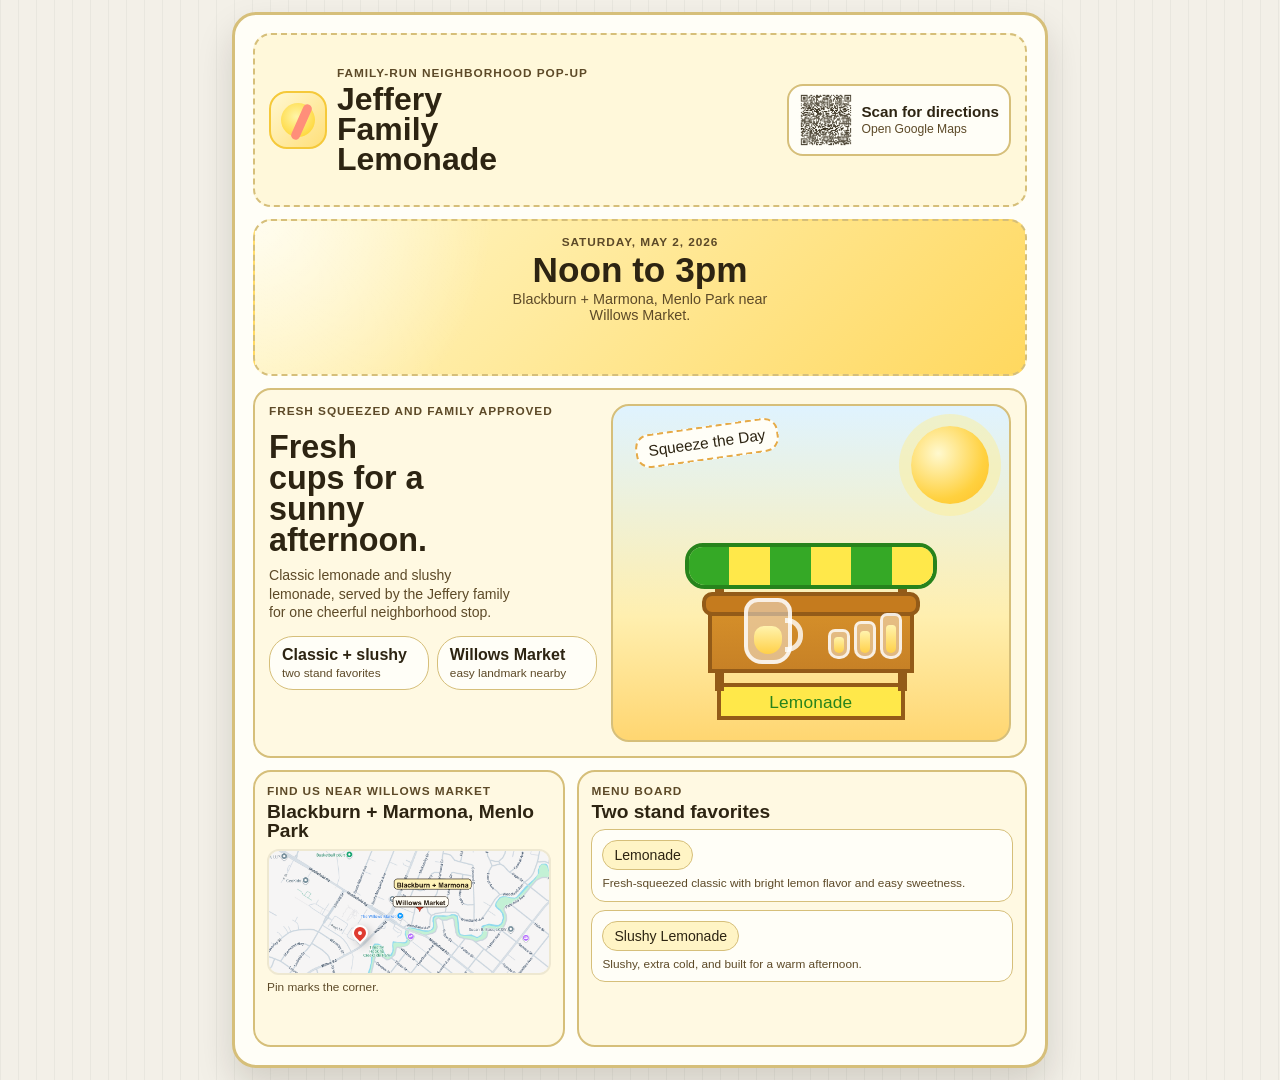
==== commit a3a5e211: "Refresh May lemonade stand content pack" ====
--- a/community-one-pager.html
+++ b/community-one-pager.html
@@ -6,7 +6,7 @@
     <title>Jeffery Family Lemonade Flyer</title>
     <meta
       name="description"
-      content="Printable Jeffery Family Lemonade flyer for Saturday, April 18, 2026."
+      content="Printable Jeffery Family Lemonade flyer for Saturday, May 2, 2026."
     />
     <link rel="stylesheet" href="./community-one-pager.css" />
   </head>
@@ -34,7 +34,7 @@
       </section>
 
       <section class="event-banner">
-        <p class="eyebrow">Saturday, April 18, 2026</p>
+        <p class="eyebrow">Saturday, May 2, 2026</p>
         <h2>Noon to 3pm</h2>
         <p>Blackburn + Marmona, Menlo Park near Willows Market.</p>
       </section>
